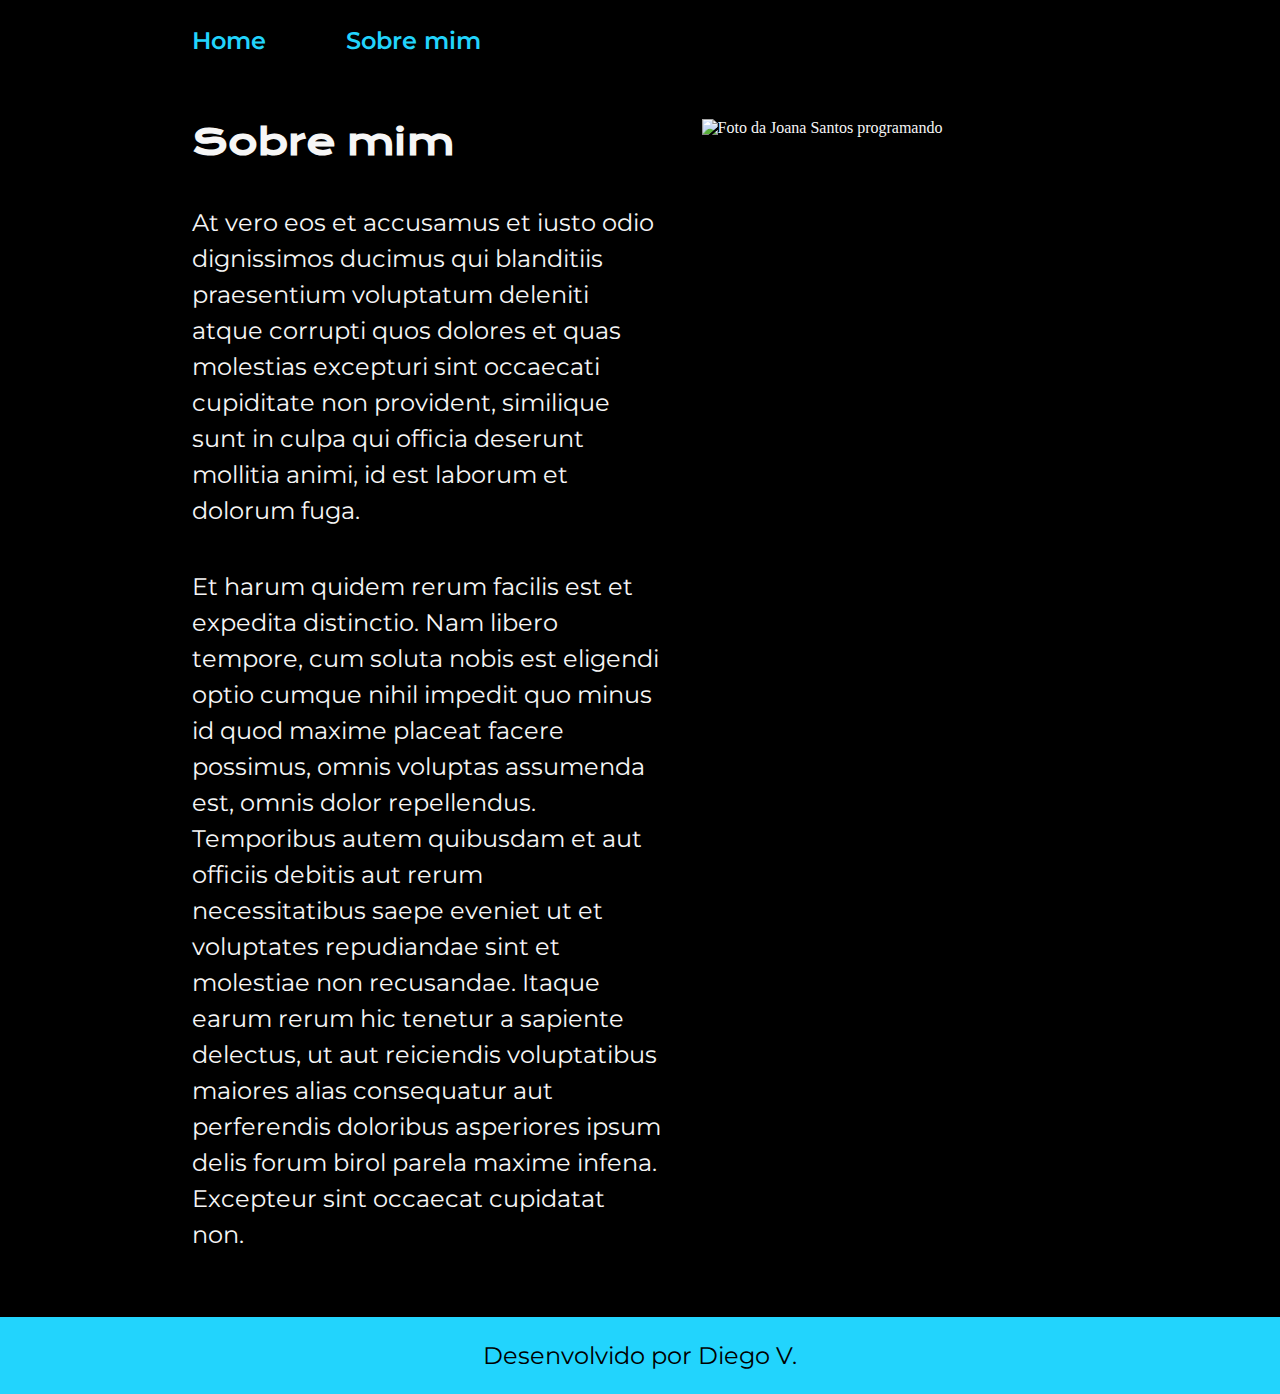
==== about.html @ 9d91cf97 "Add files via upload" ====
<!DOCTYPE html>
<html lang="pt-br">
<head>
    <meta charset="UTF-8">
    <meta http-equiv="X-UA-Compatible" content="IE=edge">
    <meta name="viewport" content="width=device-width, initial-scale=1.0">
    <link rel="stylesheet" href="./styles/style.css">
    <!-- <link rel = "shortcut icon" type = "imagem/x-icon" href = "./assets/alura.ico"/>OFF / Icone do Site, tipo .ico -->
    <title>Sobre mim</title>
</head>
<body>
    <header class="cabecalho">
        <nav class="cabecalho__menu"> <!--<nav> tag semântica para indicar uma seção com links de navegação-->
            <a class="cabecalho__menu__link" href="index.html">Home</a> <!--href: informa link. Neste caso, para a navegação nas páginas-->
            <a class="cabecalho__menu__link" href="about.html">Sobre mim</a>
        </nav>
    </header> <!--Cabeçalho da página-->

    <main class="apresentacao">
        <section class="apresentacao__conteudo">
            <h1 class="apresentacao__conteudo__titulo">Sobre mim</h1>
            <p class="apresentacao__conteudo__texto"">At vero eos et accusamus et iusto odio dignissimos ducimus qui blanditiis praesentium voluptatum deleniti atque corrupti quos dolores et quas molestias excepturi sint occaecati cupiditate non provident, similique sunt in culpa qui officia deserunt mollitia animi, id est laborum et dolorum fuga.</p>
            <p class="apresentacao__conteudo__texto"">Et harum quidem rerum facilis est et expedita distinctio. Nam libero tempore, cum soluta nobis est eligendi optio cumque nihil impedit quo minus id quod maxime placeat facere possimus, omnis voluptas assumenda est, omnis dolor repellendus. Temporibus autem quibusdam et aut officiis debitis aut rerum necessitatibus saepe eveniet ut et voluptates repudiandae sint et molestiae non recusandae. Itaque earum rerum hic tenetur a sapiente delectus, ut aut reiciendis voluptatibus maiores alias consequatur aut perferendis doloribus asperiores ipsum delis forum birol parela maxime infena. Excepteur sint occaecat cupidatat non.
            </p>
       </section>
       <img class='foto'src="./Assets/Imagem.png" alt="Foto da Joana Santos programando">
   
    </main>

    <footer class="rodape">
        <p>Desenvolvido por Diego V.</p>
    </footer> <!--Rodapé da página-->
</body>
</html>

<!--DICA: Segurnado ALT e clicando em multiplas linhas, é possível escrever em todas AO MESMO TEMPO-->
<!--DICA: Selecionando um conteudo do código e pressionando CTRL + D, todos os elementos com os mesmo valores serão selecionados també, para facilitar a edição.
* quanto mais vezes CTRL + D for pressionado, mais elementos iguais serão selecionados-->
---- styles/style.css ----
@import url('https://fonts.googleapis.com/css2?family=Krona+One&family=Montserrat:wght@400;600&display=swap');

:root { /*Pseudo-classe para armazenar variáveis globais*/
    --cor-primaria: #000000; /*variaveis criadas*/
    --cor-segundaria: #f6f6f6; /*Iniciar sempre com "--"*/
    --cor-terciaria: #22d4fd; /*alterando aqui, todos os elementos que usam também alteram*/
    --cor-hover: #272727;/*variável do efeito hover*/

    --fonte-titulo: 'Krona One', sans-serif;/*var da fonte dos titulos*/
    --fonte-texto: 'Montserrat', sans-serif;/*var da fonte dos textos*/
}
*{ /*reset.css = remove os padrões que vem com o navegador*/
    margin: 0;
    padding: 0;
}

body{
    /*height: 100vh; vh = viewport-height - ocupa toda a tela em altura 100/100*/
    box-sizing: border-box;/*impede que os elementos saiam do body*/
    background-color:var(--cor-primaria); /*variável da cor do fundo*/
    color: var(--cor-segundaria); /*variável da cor da fonte*/
}

.cabecalho {
    padding: 2% 0% 0% 15% ;/*Supeior Direito Inferior Esquerdo*/
}

.cabecalho__menu{
    display: flex;
    gap: 80px
}

.cabecalho__menu__link{
    color: var(--cor-terciaria);
    font-family: var(--fonte-texto);
    font-size: 1.5rem; /*utilizamos a medida da fonte em "rem" para que ela se adeque ao tamanho de fonte usa no navegador*/
    font-weight: 600;
    text-decoration: none; /*tira a formatação padrão do texto de link*/
}

.foto {
    width: 488px;
}

.apresentacao{
    /*margin: 10% 15%;Primeiro valor = vertical / horizontal*/
    padding: 5% 15%; /*2 valores = vertical / horizontal*/
    display: flex;
    justify-content: space-between;
    align-items: flex-start;
    gap: 40px;
}

.apresentacao__conteudo{
    width: 593px;
    display: flex;
    flex-direction: column;/*alinha os elemenhos em coluna*/
    gap: 40px;/*Adiciona um espaço entre todos os elementos*/
}

.apresentacao__conteudo__titulo{
    font-size: 2.25rem;
    font-family: var(--fonte-titulo);/*Importada direto no CSS*/
    /*line-height: 56px;/*espaçamento entre linhas*/
}

.destaque-titulo{ /*área de destaque*/
    color: var(--cor-terciaria);
}

.apresentacao__conteudo__texto{
    font-size: 1.5rem;
    line-height: 36px;
    font-family: var(--fonte-texto); /*Importada direto no CSS*/
    /* line-height: 36px; */
}

.apresentacao__links__subtitulo {
    font-family: var(--fonte-titulo);
    font-weight: 400;
    font-size: 1.5rem;
}

.apresentacao__links{
   display: flex;/*habilitar o flexbox*/ 
   flex-direction: column;
   justify-content: space-between;/*só é possível com flexbox. Adiciona espaço entre os elementos*/
   align-items: center;
   gap: 32px;/*cria espaço entre os dois links*/
}

.apresentacao__links__link{
    display: flex;
    justify-content: center;
    align-items: center;
    gap: 16px;
    width: 378px;
    text-align: center;
    border: 2px solid var(--cor-terciaria);
    border-radius: 8px;
    font-size: 1.5rem;
    font-weight: 600;
    padding: 21.5px 0px; /*Primeiro valor, VERTICAL / segundo, HORIZONTAL*/
    text-decoration: none;/*Tira o efeito de hiperlink padrão*/
    color:var(--cor-segundaria);
    font-family: var(--fonte-texto);    
}  

.apresentacao__links__link:hover{ /*efeitos ao passar o cursor*/
    background-color: var(--cor-hover);
}

.rodape{
    font-family: var(--fonte-texto);
    font-size: 1.5rem;
    font-weight: 400;
    text-align: center;
    color: var(--cor-primaria);
    background-color: var(--cor-terciaria);
    padding: 1.5rem;
}
/*media queries: estipula condições dentro do css para modificar os elementos quando necessário*/ 
@media (max-width: 1200px) { /*condição: se a tela tiver no máximo 1200px de largura (ou seja, menos de 1201px) serão aplicados os seguintes estilos*/
    .cabecalho {
        padding: 10%;
    }    
    .cabecalho__menu {
        justify-content: center;
        padding-top: 30px;
    } 
    .foto {
        width: 445px;
        padding-bottom: 40px;
    }       
    .apresentacao {
        flex-direction: column-reverse;
        align-items: center;
        padding: 5%;
    }
    .apresentacao__conteudo{
        width: auto; /*ocupa todo o espaço disponível, se encaixando no padding*/
    }
    .apresentacao__conteudo__titulo {
        font-size: 2rem;
        line-height: 56px;
    }

    .apresentacao__links__subtitulo{
        padding: 5% 0% 3% 0%; /*cima;direita;baixo;esquerda*/
    }


}





/*Converter pixel --> rem: valor em pixel dividido por 16 (valor padrão dos navegadores)*/
/*É muito importante utilizarmos as unidades de medidas relativas nos textos e títulos ou até mesmo nos elementos do nosso site, como por exemplo, as imagens.
Essa medida ajuda as pessoas com baixa visão que precisam alterar a aparência do navegador ou aplicar mais zoom para aumentar o tamanho dos elementos.*/
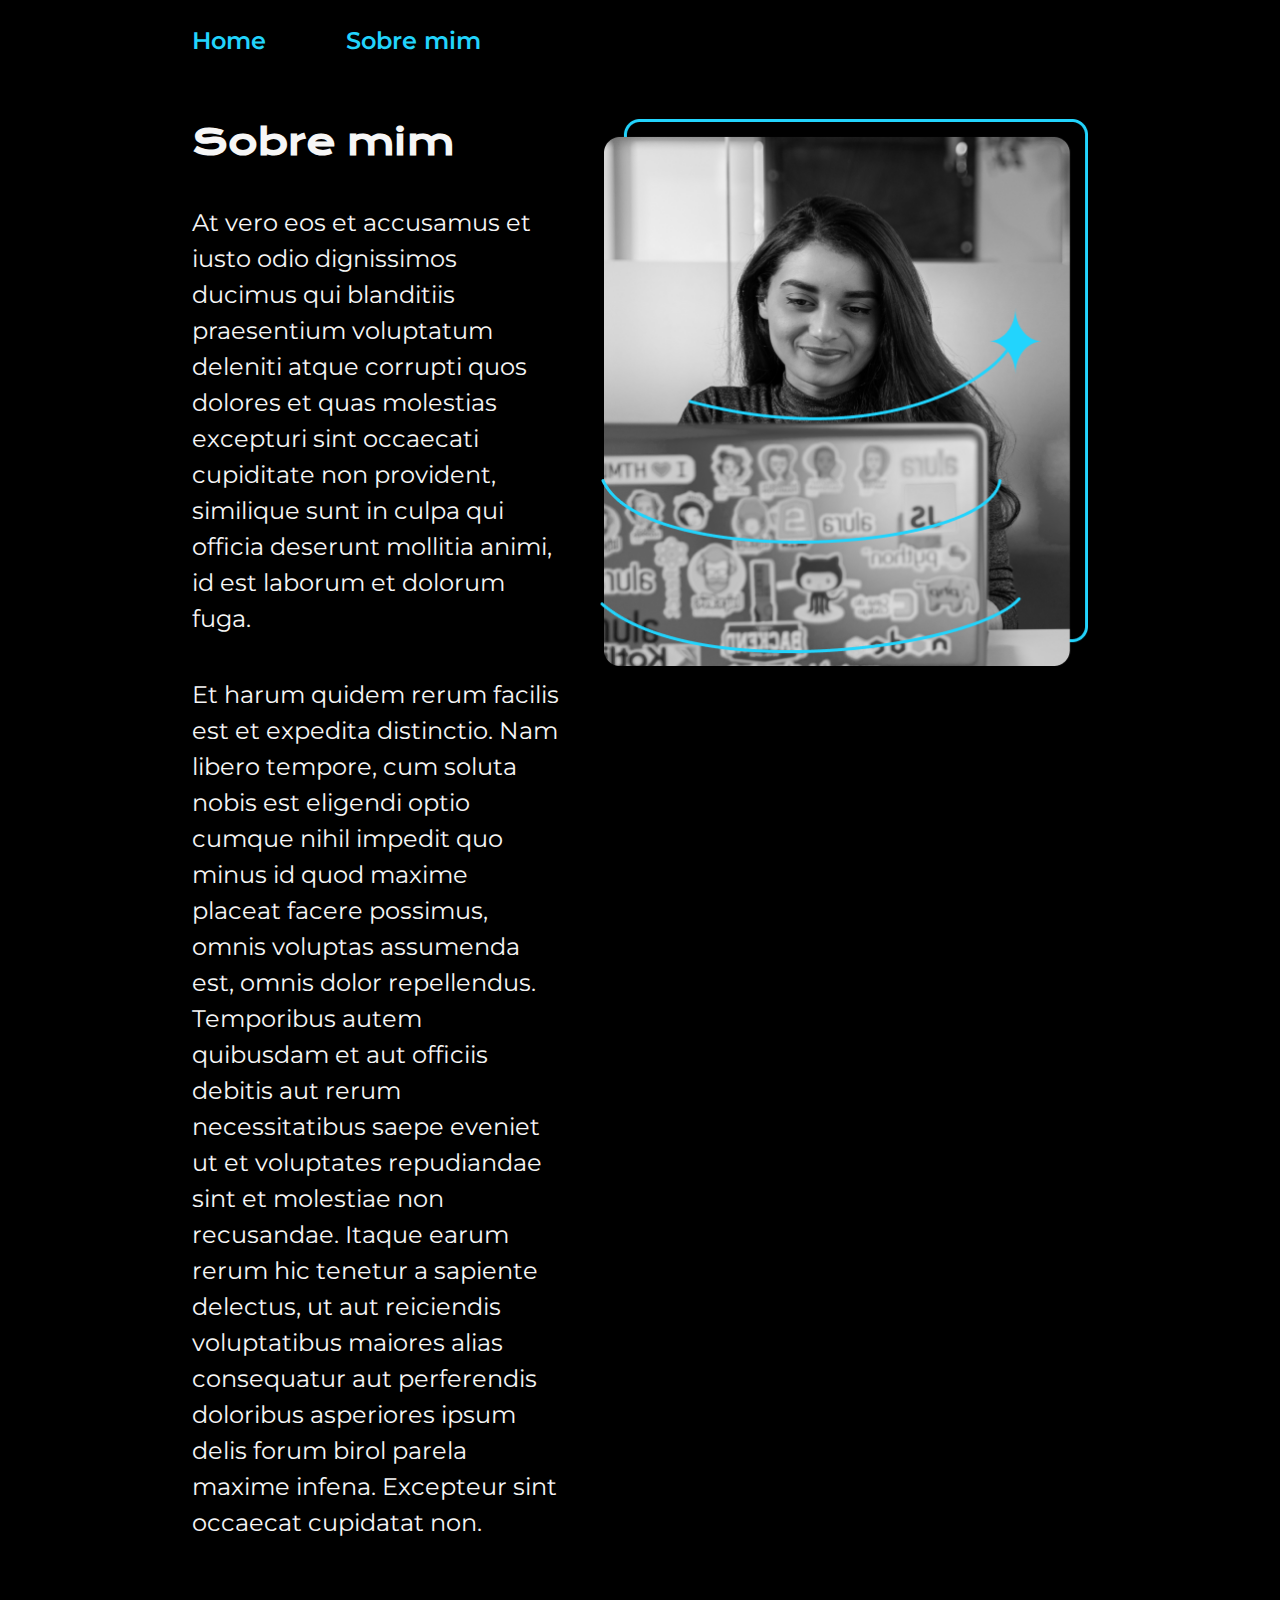
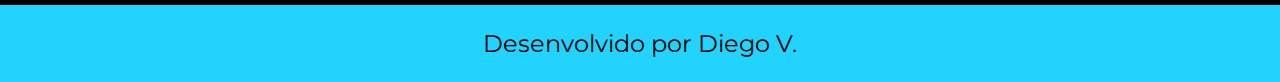
==== commit 629f4a26: "Update about.html" ====
--- a/about.html
+++ b/about.html
@@ -23,7 +23,7 @@
             <p class="apresentacao__conteudo__texto"">Et harum quidem rerum facilis est et expedita distinctio. Nam libero tempore, cum soluta nobis est eligendi optio cumque nihil impedit quo minus id quod maxime placeat facere possimus, omnis voluptas assumenda est, omnis dolor repellendus. Temporibus autem quibusdam et aut officiis debitis aut rerum necessitatibus saepe eveniet ut et voluptates repudiandae sint et molestiae non recusandae. Itaque earum rerum hic tenetur a sapiente delectus, ut aut reiciendis voluptatibus maiores alias consequatur aut perferendis doloribus asperiores ipsum delis forum birol parela maxime infena. Excepteur sint occaecat cupidatat non.
             </p>
        </section>
-       <img class='foto'src="./Assets/Imagem.png" alt="Foto da Joana Santos programando">
+       <img class='foto'src="./assets/Imagem.png" alt="Foto da Joana Santos programando">
    
     </main>
 
@@ -35,4 +35,4 @@
 
 <!--DICA: Segurnado ALT e clicando em multiplas linhas, é possível escrever em todas AO MESMO TEMPO-->
 <!--DICA: Selecionando um conteudo do código e pressionando CTRL + D, todos os elementos com os mesmo valores serão selecionados també, para facilitar a edição.
-* quanto mais vezes CTRL + D for pressionado, mais elementos iguais serão selecionados-->+* quanto mais vezes CTRL + D for pressionado, mais elementos iguais serão selecionados-->
